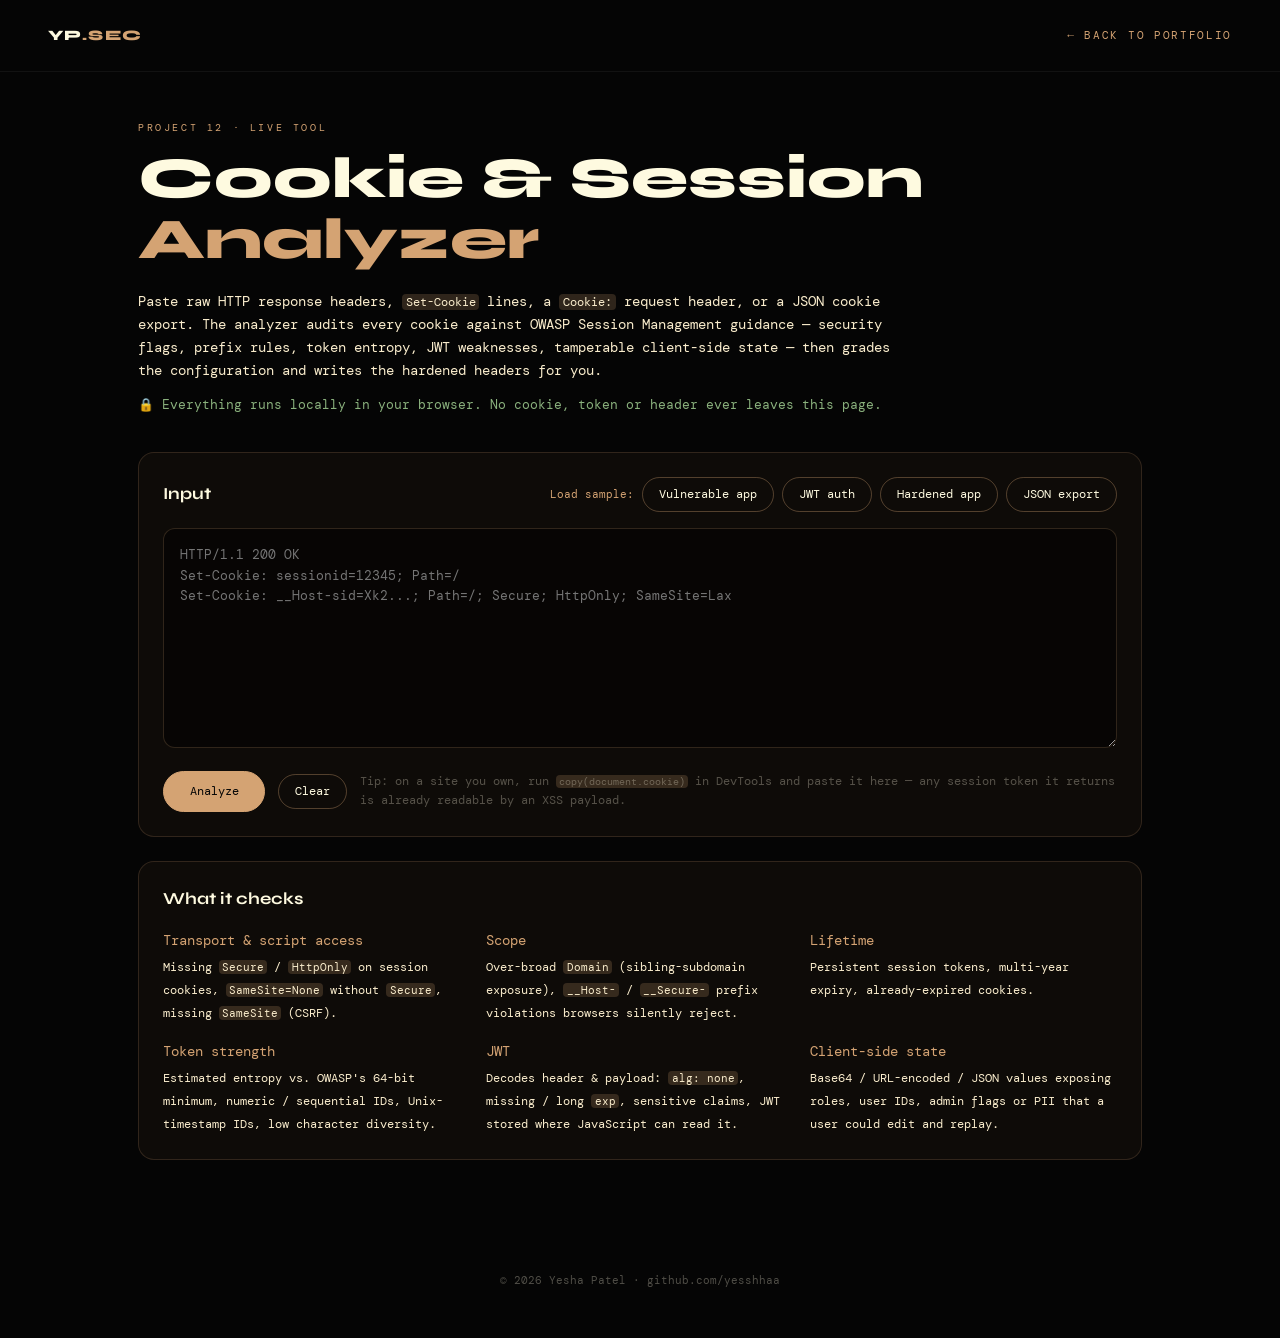
==== tools/cookie-analyzer/index.html @ 2e30f87d "feat: add live Cookie & Session Analyzer tool and project card Client-side auditor for Set-Cookie he" ====
<!DOCTYPE html>
<html lang="en">

<head>
  <meta charset="UTF-8" />
  <meta name="viewport" content="width=device-width, initial-scale=1.0" />
  <meta name="description" content="Cookie & Session Analyzer — audit Set-Cookie headers and session tokens for security flags, entropy, JWT weaknesses and tampering risk. Runs 100% in your browser." />
  <title>Cookie &amp; Session Analyzer · YP.SEC</title>
  <link rel="preconnect" href="https://fonts.googleapis.com" />
  <link
    href="https://fonts.googleapis.com/css2?family=Syne:wght@400;700;800&family=DM+Mono:ital,wght@0,300;0,400;1,300&display=swap"
    rel="stylesheet" />
  <link rel="stylesheet" href="../../css/reset.css" />
  <link rel="stylesheet" href="../../css/variables.css" />
  <link rel="stylesheet" href="analyzer.css" />
</head>

<body>

  <header class="top">
    <a href="../../index.html#work" class="logo">YP<span class="accent">.SEC</span></a>
    <a href="../../index.html#work" class="back">← Back to portfolio</a>
  </header>

  <main>
    <section class="intro">
      <div class="tag">Project 12 · Live Tool</div>
      <h1>Cookie &amp; Session <span class="accent">Analyzer</span></h1>
      <p>Paste raw HTTP response headers, <code>Set-Cookie</code> lines, a <code>Cookie:</code> request header, or a
        JSON cookie export. The analyzer audits every cookie against OWASP Session Management guidance — security
        flags, prefix rules, token entropy, JWT weaknesses, tamperable client-side state — then grades the
        configuration and writes the hardened headers for you.</p>
      <p class="privacy">🔒 Everything runs locally in your browser. No cookie, token or header ever leaves this page.</p>
    </section>

    <section class="panel input-panel">
      <div class="panel-head">
        <label for="input">Input</label>
        <div class="samples">
          <span>Load sample:</span>
          <button type="button" data-sample="vulnerable">Vulnerable app</button>
          <button type="button" data-sample="jwt">JWT auth</button>
          <button type="button" data-sample="hardened">Hardened app</button>
          <button type="button" data-sample="json">JSON export</button>
        </div>
      </div>
      <textarea id="input" spellcheck="false" placeholder="HTTP/1.1 200 OK
Set-Cookie: sessionid=12345; Path=/
Set-Cookie: __Host-sid=Xk2...; Path=/; Secure; HttpOnly; SameSite=Lax"></textarea>
      <div class="actions">
        <button type="button" id="analyze" class="primary">Analyze</button>
        <button type="button" id="clear">Clear</button>
        <span class="hint">Tip: on a site you own, run <code>copy(document.cookie)</code> in DevTools and paste it here —
          any session token it returns is already readable by an XSS payload.</span>
      </div>
    </section>

    <section id="results" hidden>
      <div class="summary panel">
        <div class="grade" id="grade">–</div>
        <div class="summary-body">
          <h2 id="verdict">–</h2>
          <p id="verdict-sub"></p>
          <div class="counts" id="counts"></div>
        </div>
        <div class="summary-actions">
          <button type="button" id="export-json">Export JSON report</button>
          <button type="button" id="export-md">Export Markdown report</button>
        </div>
      </div>

      <div class="panel">
        <div class="panel-head">
          <h3>Hardened headers</h3>
          <button type="button" id="copy-fixed">Copy</button>
        </div>
        <pre id="fixed" class="code"></pre>
      </div>

      <div id="cookies"></div>
    </section>

    <section class="panel method">
      <h3>What it checks</h3>
      <div class="checks">
        <div><b>Transport &amp; script access</b><span>Missing <code>Secure</code> / <code>HttpOnly</code> on session
            cookies, <code>SameSite=None</code> without <code>Secure</code>, missing <code>SameSite</code> (CSRF).</span></div>
        <div><b>Scope</b><span>Over-broad <code>Domain</code> (sibling-subdomain exposure), <code>__Host-</code> /
            <code>__Secure-</code> prefix violations browsers silently reject.</span></div>
        <div><b>Lifetime</b><span>Persistent session tokens, multi-year expiry, already-expired cookies.</span></div>
        <div><b>Token strength</b><span>Estimated entropy vs. OWASP's 64-bit minimum, numeric / sequential IDs,
            Unix-timestamp IDs, low character diversity.</span></div>
        <div><b>JWT</b><span>Decodes header &amp; payload: <code>alg: none</code>, missing / long <code>exp</code>,
            sensitive claims, JWT stored where JavaScript can read it.</span></div>
        <div><b>Client-side state</b><span>Base64 / URL-encoded / JSON values exposing roles, user IDs, admin flags or
            PII that a user could edit and replay.</span></div>
      </div>
    </section>
  </main>

  <footer>© 2026 Yesha Patel · <a href="https://github.com/yesshhaa">github.com/yesshhaa</a></footer>

  <script src="analyzer.js"></script>
</body>

</html>
---- css/variables.css ----
/* ═══════════════════════════════════════════
   DESIGN TOKENS — Yesha Patel Portfolio
   All CSS custom properties live here.
   Edit this file to retheme the entire site.
═══════════════════════════════════════════ */

:root {
  /* Earthy Cosmic Palette (Derived from plant.jpg) */
  --bg-main: #050505;
  --bg: #050505;
  --bg-card: rgba(20, 15, 10, 0.6); /* Translucent dark amber */

  /* Earthy Accents */
  --accent: #d4a373; /* Planet Amber */
  --accent-secondary: #faedcd; /* Warm Star Light */
  --accent-tertiary: #a98467; /* Ring Brown */
  --accent-dim: rgba(212, 163, 115, 0.2);

  /* Text Colors */
  --fg: #fefae0; /* Warm cream */
  --muted: rgba(254, 250, 224, 0.1);
  --muted-fg: #d4a373;
  --muted-fg-2: #faedcd;
  --muted-fg-3: rgba(254, 250, 224, 0.3);

  /* Soft, bubbly borders */
  --radius-lg: 32px;
  --radius-sm: 16px;

  /* Dreamy Shadows */
  --shadow-sm: 0 8px 32px rgba(0, 0, 0, 0.5);
  --shadow-hover: 0 12px 40px rgba(56, 189, 248, 0.3);

  /* Typography */
  --font-display: 'Syne', sans-serif;
  --font-mono:    'DM Mono', monospace;

  /* Spacing */
  --section-pad:  8rem 3rem;
  --nav-h:        72px;

  /* Motion */
  --ease-out:     cubic-bezier(0.23, 1, 0.32, 1);
  --ease-in-out:  cubic-bezier(0.65, 0, 0.35, 1);
  --dur-fast:     0.2s;
  --dur-mid:      0.4s;
  --dur-slow:     0.8s;

  /* Borders */
  --border:       1px solid var(--muted);
  --border-light: 1px solid rgba(255, 255, 255, 0.05);
}
---- tools/cookie-analyzer/analyzer.css ----
/* Cookie & Session Analyzer — reuses the portfolio design tokens */

:root {
  --sev-critical: #e76f51;
  --sev-high: #f4a261;
  --sev-medium: #e9c46a;
  --sev-low: #8ab17d;
  --sev-info: #a98467;
}

body {
  background: var(--bg);
  color: var(--fg);
  font-family: var(--font-mono);
  font-size: 0.9rem;
  line-height: 1.6;
  min-height: 100vh;
}

a { color: inherit; }
.accent { color: var(--accent); }
code {
  font-family: var(--font-mono);
  background: var(--accent-dim);
  padding: 0 0.3em;
  border-radius: 4px;
  font-size: 0.85em;
}

.top {
  display: flex;
  justify-content: space-between;
  align-items: center;
  padding: 1.5rem 3rem;
  border-bottom: var(--border-light);
}
.logo {
  font-family: var(--font-display);
  font-weight: 800;
  letter-spacing: 0.1em;
  text-decoration: none;
}
.back {
  font-size: 0.7rem;
  letter-spacing: 0.15em;
  text-transform: uppercase;
  color: var(--muted-fg);
  text-decoration: none;
}
.back:hover { color: var(--fg); }

main {
  max-width: 1100px;
  margin: 0 auto;
  padding: 3rem 3rem 5rem;
  display: flex;
  flex-direction: column;
  gap: 1.5rem;
}

.intro .tag {
  font-size: 0.65rem;
  letter-spacing: 0.25em;
  text-transform: uppercase;
  color: var(--accent);
  margin-bottom: 0.8rem;
}
.intro h1 {
  font-family: var(--font-display);
  font-size: clamp(2rem, 6vw, 3.6rem);
  font-weight: 800;
  line-height: 1.05;
  margin-bottom: 1.2rem;
}
.intro p { max-width: 760px; color: var(--muted-fg-2); margin-bottom: 0.8rem; }
.intro .privacy { color: var(--sev-low); font-size: 0.8rem; }

.panel {
  background: var(--bg-card);
  border: 1px solid rgba(212, 163, 115, 0.18);
  border-radius: var(--radius-sm);
  padding: 1.5rem;
}
.panel-head {
  display: flex;
  justify-content: space-between;
  align-items: center;
  flex-wrap: wrap;
  gap: 0.8rem;
  margin-bottom: 1rem;
}
.panel-head label,
.panel h3 {
  font-family: var(--font-display);
  font-weight: 700;
  font-size: 1.05rem;
}

button {
  font-family: var(--font-mono);
  font-size: 0.75rem;
  color: var(--fg);
  background: transparent;
  border: 1px solid rgba(212, 163, 115, 0.35);
  border-radius: 999px;
  padding: 0.45rem 1rem;
  cursor: pointer;
  transition: background var(--dur-fast), border-color var(--dur-fast);
}
button:hover { background: var(--accent-dim); border-color: var(--accent); }
button.primary {
  background: var(--accent);
  color: var(--bg);
  border-color: var(--accent);
  font-weight: 400;
  padding: 0.6rem 1.6rem;
}
button.primary:hover { background: var(--accent-secondary); }

.samples { display: flex; flex-wrap: wrap; gap: 0.5rem; align-items: center; }
.samples span { font-size: 0.7rem; color: var(--muted-fg); }

textarea {
  width: 100%;
  min-height: 220px;
  resize: vertical;
  background: rgba(0, 0, 0, 0.5);
  color: var(--fg);
  border: 1px solid rgba(212, 163, 115, 0.2);
  border-radius: 12px;
  padding: 1rem;
  font-family: var(--font-mono);
  font-size: 0.8rem;
  line-height: 1.6;
}
textarea:focus { outline: none; border-color: var(--accent); }

.actions { display: flex; flex-wrap: wrap; gap: 0.8rem; align-items: center; margin-top: 1rem; }
.hint { font-size: 0.72rem; color: var(--muted-fg-3); flex: 1 1 300px; }

#results { display: flex; flex-direction: column; gap: 1.5rem; }
#results[hidden] { display: none; }

.summary { display: flex; gap: 1.5rem; align-items: center; flex-wrap: wrap; }
.grade {
  width: 96px; height: 96px;
  flex: none;
  border-radius: 50%;
  display: grid;
  place-items: center;
  font-family: var(--font-display);
  font-size: 2.8rem;
  font-weight: 800;
  border: 3px solid currentColor;
}
.summary-body { flex: 1 1 280px; }
.summary-body h2 { font-family: var(--font-display); font-size: 1.4rem; margin-bottom: 0.2rem; }
.summary-body p { color: var(--muted-fg-2); font-size: 0.8rem; }
.summary-actions { display: flex; flex-direction: column; gap: 0.5rem; }

.counts { display: flex; flex-wrap: wrap; gap: 0.5rem; margin-top: 0.8rem; }
.pill {
  font-size: 0.65rem;
  letter-spacing: 0.08em;
  text-transform: uppercase;
  padding: 0.2rem 0.65rem;
  border-radius: 999px;
  border: 1px solid currentColor;
  white-space: nowrap;
}
.sev-critical { color: var(--sev-critical); }
.sev-high { color: var(--sev-high); }
.sev-medium { color: var(--sev-medium); }
.sev-low { color: var(--sev-low); }
.sev-info { color: var(--sev-info); }

.code {
  background: rgba(0, 0, 0, 0.5);
  border-radius: 12px;
  padding: 1rem;
  font-size: 0.78rem;
  white-space: pre-wrap;
  word-break: break-all;
  color: var(--accent-secondary);
}

#cookies { display: flex; flex-direction: column; gap: 1rem; }
.cookie-head {
  display: flex;
  justify-content: space-between;
  align-items: flex-start;
  gap: 1rem;
  flex-wrap: wrap;
}
.cookie-name {
  font-family: var(--font-display);
  font-weight: 700;
  font-size: 1.15rem;
  word-break: break-all;
}
.cookie-meta { display: flex; flex-wrap: wrap; gap: 0.4rem; margin-top: 0.4rem; }
.meta {
  font-size: 0.65rem;
  padding: 0.15rem 0.55rem;
  border-radius: 6px;
  background: rgba(255, 255, 255, 0.05);
  color: var(--muted-fg-2);
}
.meta.on { color: var(--sev-low); }
.meta.off { color: var(--sev-critical); text-decoration: line-through; }
.score { font-family: var(--font-display); font-weight: 800; font-size: 1.6rem; }
.score small { font-size: 0.7rem; color: var(--muted-fg); font-family: var(--font-mono); font-weight: 300; }

.stats {
  display: grid;
  grid-template-columns: repeat(auto-fit, minmax(150px, 1fr));
  gap: 0.6rem;
  margin: 1rem 0;
}
.stat { background: rgba(0, 0, 0, 0.35); border-radius: 10px; padding: 0.6rem 0.8rem; }
.stat b { display: block; font-size: 0.6rem; letter-spacing: 0.12em; text-transform: uppercase; color: var(--muted-fg); font-weight: 400; }
.stat span { font-size: 0.85rem; word-break: break-all; }

.findings { display: flex; flex-direction: column; gap: 0.6rem; }
.finding {
  border-left: 3px solid currentColor;
  padding: 0.5rem 0 0.5rem 0.9rem;
}
.finding-title { display: flex; gap: 0.6rem; align-items: center; flex-wrap: wrap; }
.finding-title strong { color: var(--fg); font-weight: 400; }
.finding p { color: var(--muted-fg-2); font-size: 0.78rem; margin-top: 0.2rem; }
.finding .fix { color: var(--sev-low); }
.finding .ref { color: var(--muted-fg-3); font-size: 0.68rem; }
.no-findings { color: var(--sev-low); font-size: 0.8rem; }

details.decoded { margin-top: 1rem; }
details.decoded summary { cursor: pointer; font-size: 0.75rem; color: var(--muted-fg); }
details.decoded .code { margin-top: 0.6rem; }

.method .checks {
  display: grid;
  grid-template-columns: repeat(auto-fit, minmax(240px, 1fr));
  gap: 1rem;
  margin-top: 1rem;
}
.method b { display: block; color: var(--accent); font-weight: 400; margin-bottom: 0.2rem; }
.method span { font-size: 0.78rem; color: var(--muted-fg-2); }

footer {
  text-align: center;
  font-size: 0.7rem;
  color: var(--muted-fg-3);
  padding: 2rem 1rem 3rem;
}

@media (max-width: 600px) {
  .top { padding: 1.2rem 16px; }
  main { padding: 2rem 16px 4rem; }
  .summary-actions { flex-direction: row; flex-wrap: wrap; }
}
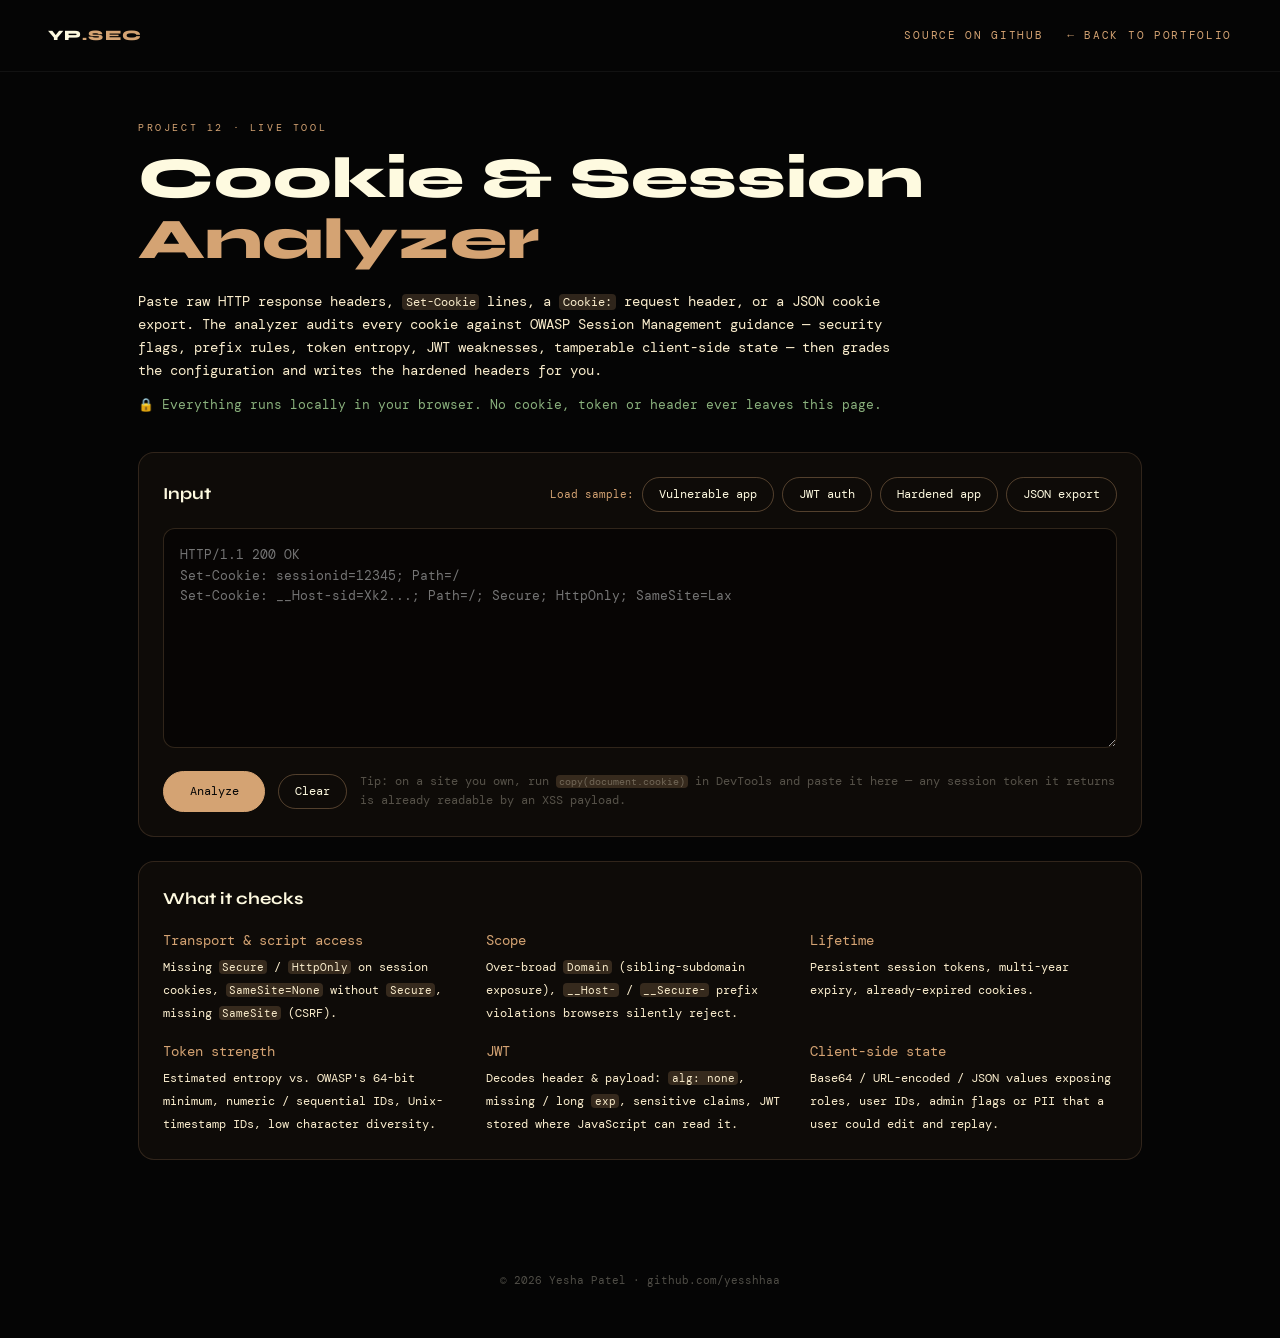
==== commit 0a37bc9b: "Link Cookie & Session Analyzer to its Cybersecurity-Projects source Co-Authored-By: Claude Opus 5.5 " ====
--- a/tools/cookie-analyzer/index.html
+++ b/tools/cookie-analyzer/index.html
@@ -19,7 +19,10 @@
 
   <header class="top">
     <a href="../../index.html#work" class="logo">YP<span class="accent">.SEC</span></a>
-    <a href="../../index.html#work" class="back">← Back to portfolio</a>
+    <nav class="top-links">
+      <a href="https://github.com/yesshhaa/Cybersecurity-Projects/tree/main/cookie-session-analyzer" class="back" target="_blank">Source on GitHub</a>
+      <a href="../../index.html#work" class="back">← Back to portfolio</a>
+    </nav>
   </header>
 
   <main>
--- a/tools/cookie-analyzer/analyzer.css
+++ b/tools/cookie-analyzer/analyzer.css
@@ -48,6 +48,7 @@
   text-decoration: none;
 }
 .back:hover { color: var(--fg); }
+.top-links { display: flex; flex-wrap: wrap; justify-content: flex-end; gap: 0.6rem 1.5rem; }
 
 main {
   max-width: 1100px;
